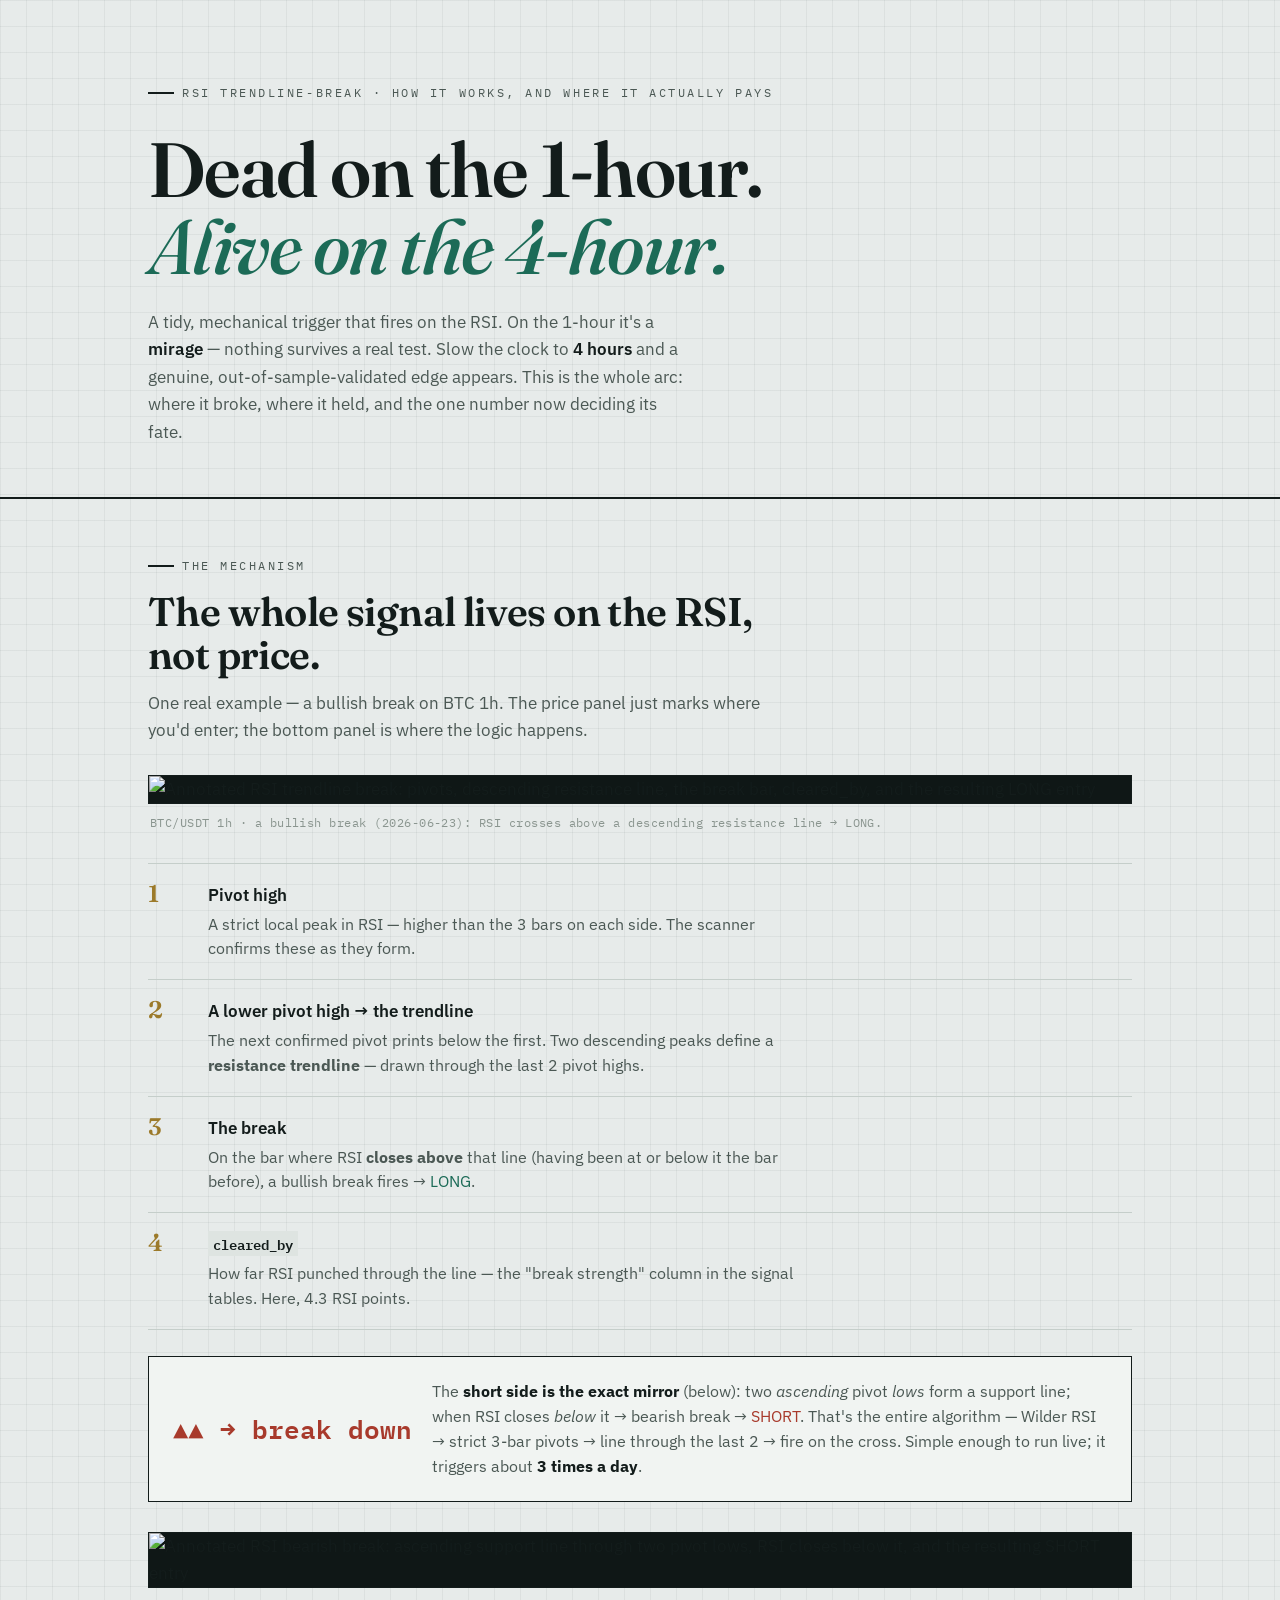
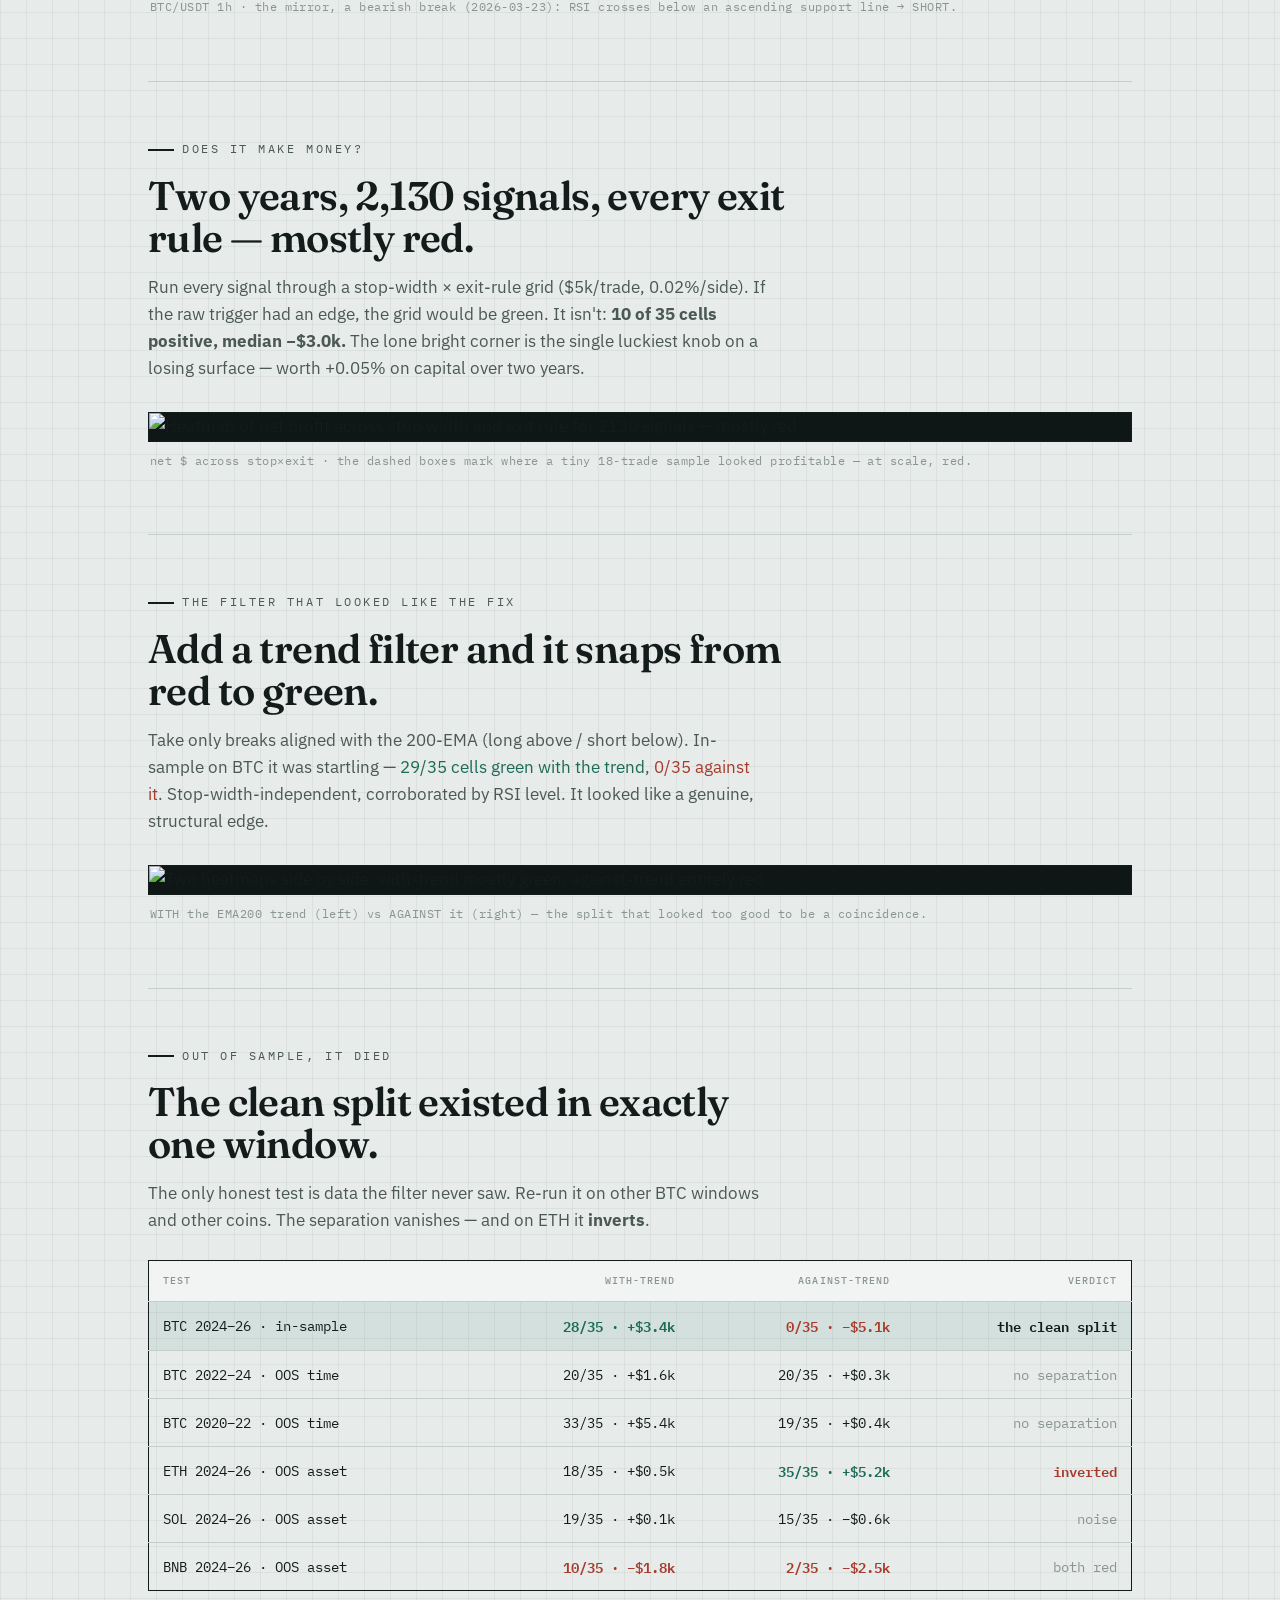
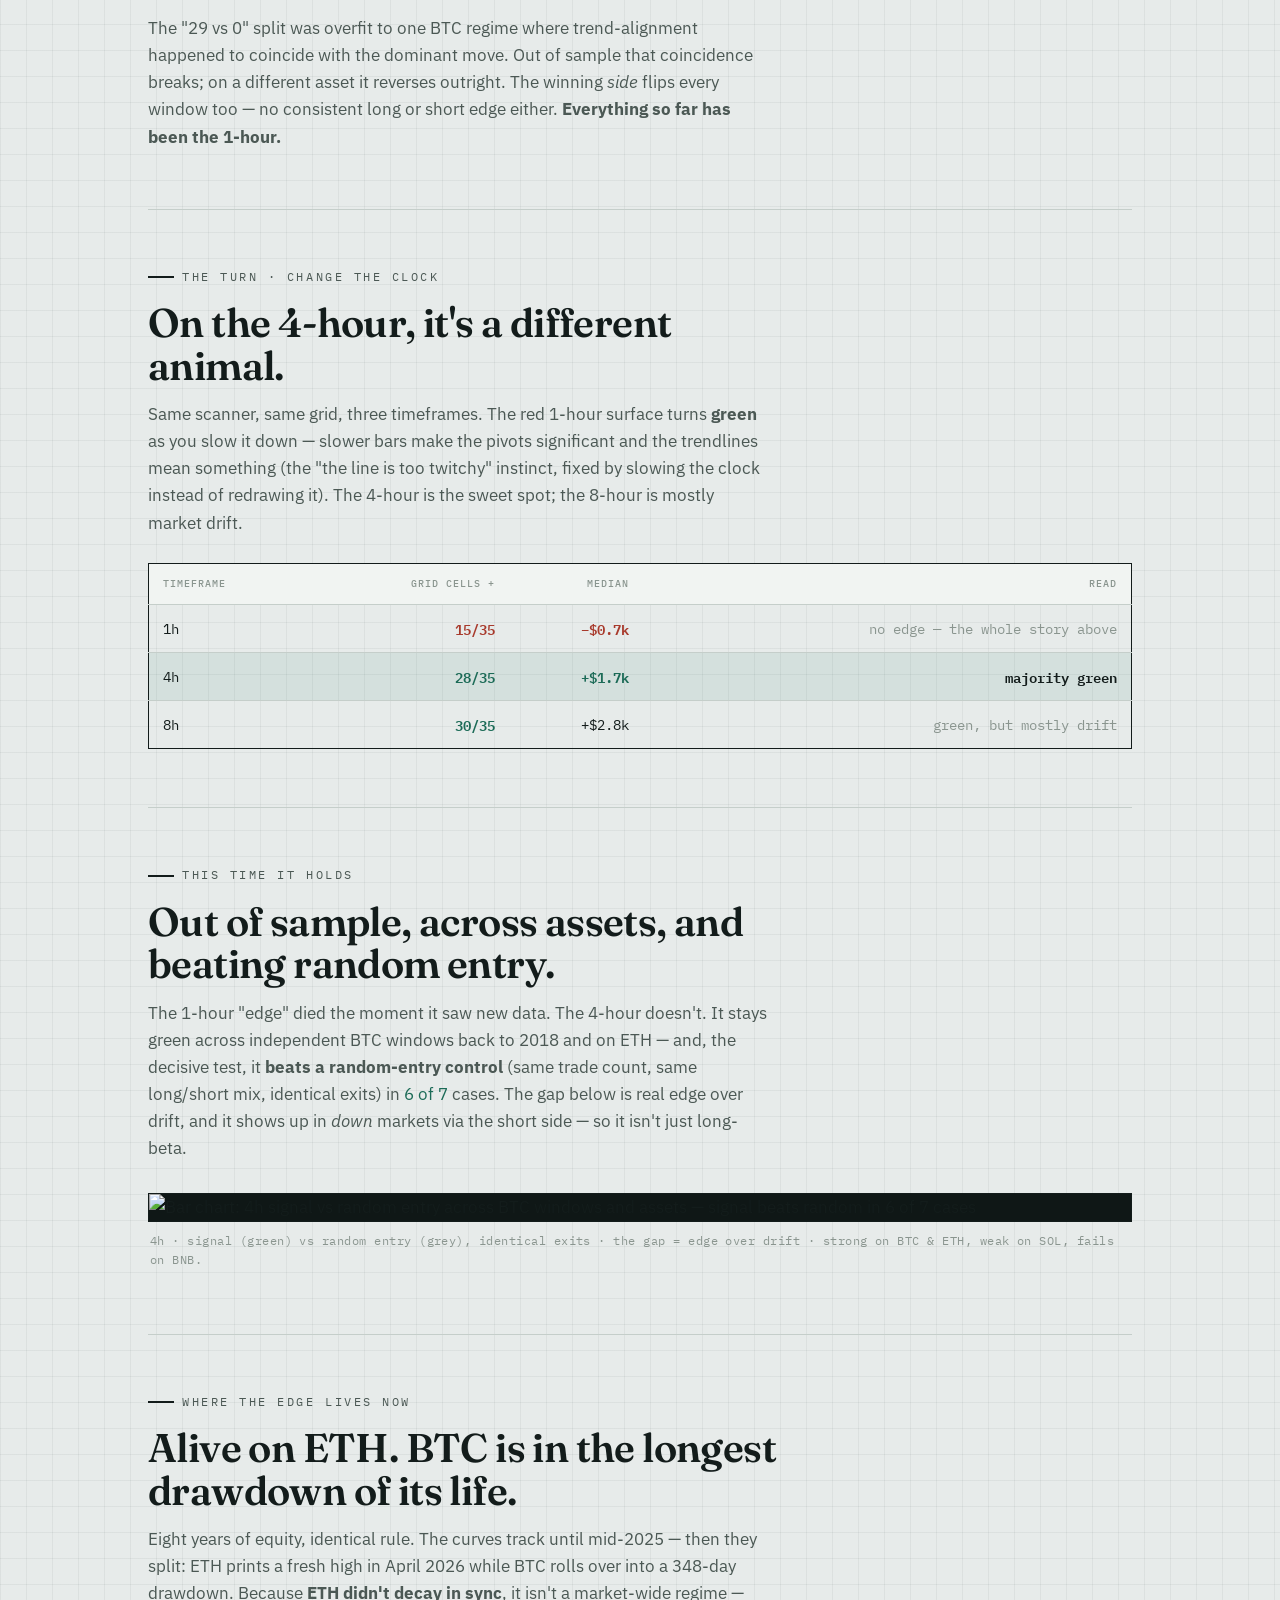
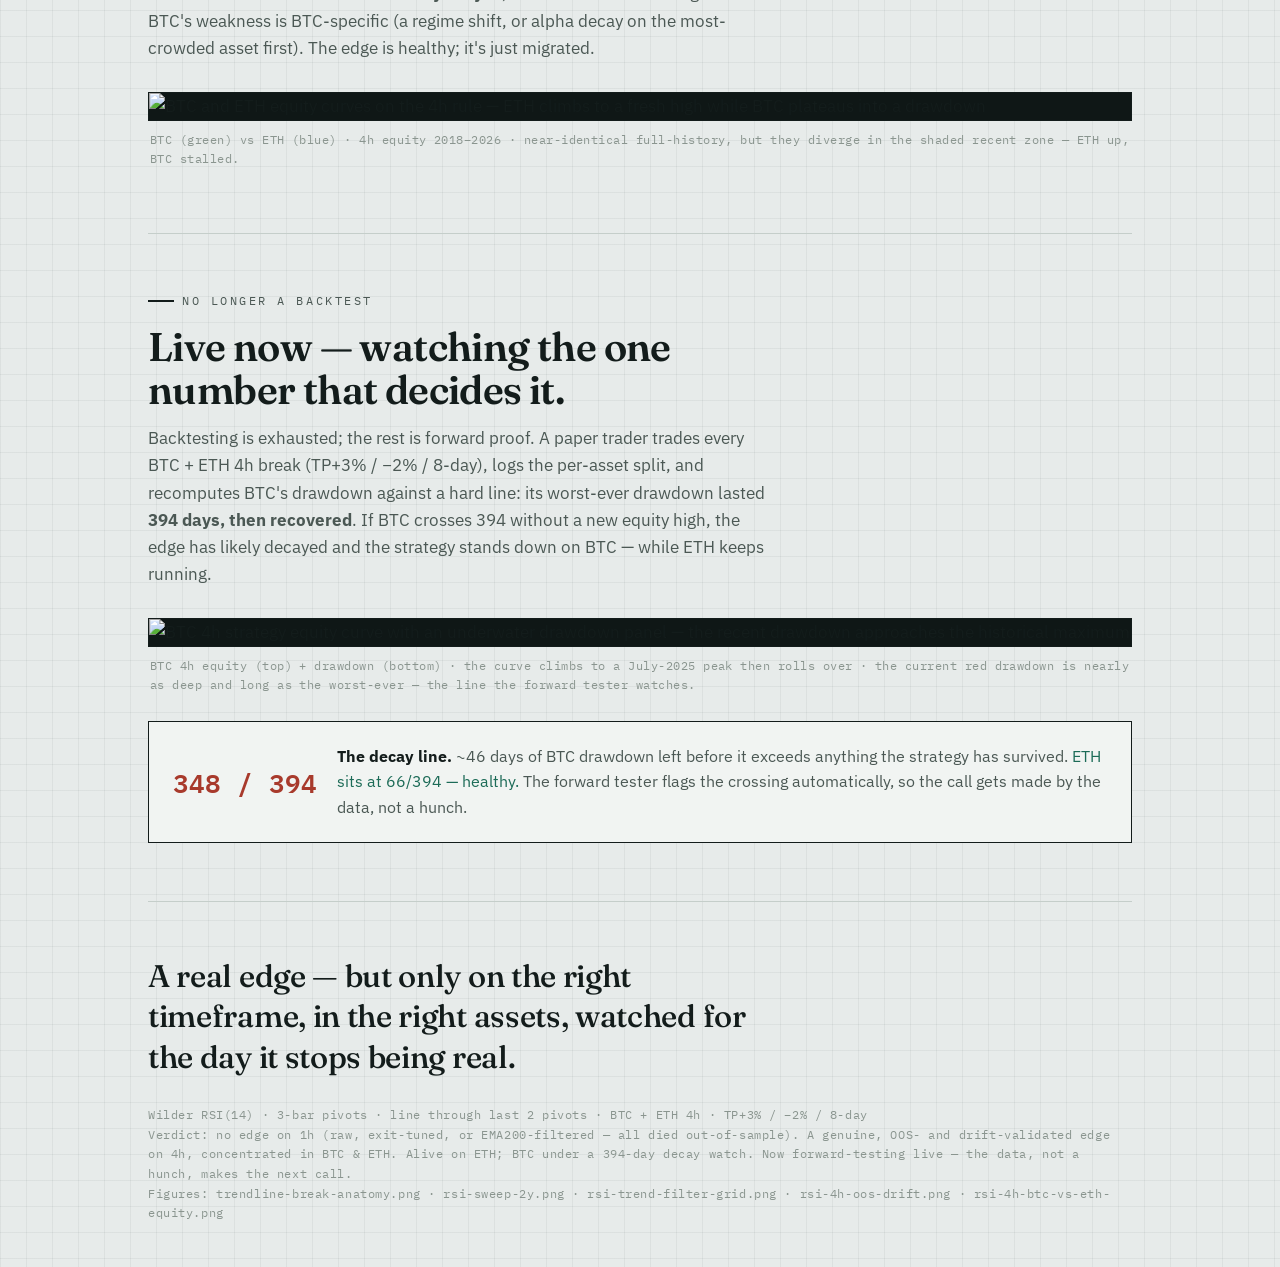
==== docs/trendline-break-explainer.html @ 97fcbdbf "docs(rsi): update trendline-break explainer with the 4h verdict Rewrites the conclusion from "no edg" ====
<!DOCTYPE html>
<html lang="en">
<head>
<meta charset="UTF-8">
<meta name="viewport" content="width=device-width, initial-scale=1.0">
<title>The RSI trendline-break, explained — and why it doesn't pay</title>
<link rel="preconnect" href="https://fonts.googleapis.com">
<link rel="preconnect" href="https://fonts.gstatic.com" crossorigin>
<link href="https://fonts.googleapis.com/css2?family=Fraunces:ital,opsz,wght@0,9..144,500;0,9..144,600;0,9..144,700;1,9..144,500;1,9..144,600&family=IBM+Plex+Mono:wght@400;500;600&family=IBM+Plex+Sans:wght@400;500;600&display=swap" rel="stylesheet">
<style>
:root{
  --paper:#E7EBEA; --paper-2:#DEE4E1; --panel:#F1F4F2;
  --ink:#131C1B; --ink-soft:#4B5854; --ink-faint:#8A958F;
  --edge:#1C6B57; --edge-soft:#3E8A74;
  --fee:#A83A2C; --fee-soft:#C56152;
  --brass:#9C7A2A; --line:#C5CECA; --grid:rgba(19,28,27,.05);
  --term:#0F1716; --term-glow:#4FB79A;
  --mono:'IBM Plex Mono',ui-monospace,monospace;
  --sans:'IBM Plex Sans',system-ui,sans-serif;
  --disp:'Fraunces',Georgia,serif;
}
*{box-sizing:border-box;margin:0;padding:0}
html{scroll-behavior:smooth}
body{
  background-color:var(--paper);
  background-image:linear-gradient(var(--grid) 1px,transparent 1px),linear-gradient(90deg,var(--grid) 1px,transparent 1px);
  background-size:26px 26px;
  color:var(--ink); font-family:var(--sans); font-size:17px; line-height:1.6;
  -webkit-font-smoothing:antialiased; overflow-x:hidden;
}
.wrap{max-width:1040px;margin:0 auto;padding:0 28px}
.eyebrow{font-family:var(--mono);font-size:.72rem;letter-spacing:.22em;text-transform:uppercase;color:var(--ink-soft);display:flex;align-items:center;gap:.7em}
.eyebrow::before{content:"";width:26px;height:2px;background:var(--ink);display:inline-block}
.pos{color:var(--edge)} .neg{color:var(--fee)} .brass{color:var(--brass)} .ink-faint{color:var(--ink-faint)}
.num{font-family:var(--mono);font-variant-numeric:tabular-nums}

/* hero */
.hero{padding:84px 0 52px;border-bottom:2px solid var(--ink)}
.hero .eyebrow{margin-bottom:30px}
h1{font-family:var(--disp);font-weight:600;font-size:clamp(2.5rem,6.6vw,4.8rem);line-height:1.0;letter-spacing:-.02em}
h1 .l2{display:block;color:var(--fee);font-style:italic;font-weight:500}
.dek{margin-top:22px;max-width:54ch;color:var(--ink-soft);font-size:1.07rem}
.dek b{color:var(--ink);font-weight:600}

/* sections */
section{padding:58px 0;border-bottom:1px solid var(--line)}
.sec-head{margin-bottom:26px}
.sec-head .eyebrow{margin-bottom:16px}
h2{font-family:var(--disp);font-weight:600;font-size:clamp(1.7rem,3.6vw,2.5rem);letter-spacing:-.015em;line-height:1.06;max-width:24ch}
.lead{margin-top:14px;color:var(--ink-soft);max-width:62ch}

/* figure */
figure{margin:30px 0 6px}
figure img{width:100%;display:block;border:1.5px solid var(--ink);background:var(--term)}
figcaption{font-family:var(--mono);font-size:.74rem;letter-spacing:.04em;color:var(--ink-faint);margin-top:10px;padding-left:2px}

/* numbered steps ledger */
.steps{margin-top:30px;border-top:1px solid var(--line)}
.step{display:grid;grid-template-columns:42px 1fr;gap:18px;padding:18px 0;border-bottom:1px solid var(--line);align-items:start}
.step .n{font-family:var(--disp);font-size:1.5rem;font-weight:600;color:var(--brass);line-height:1}
.step h4{font-family:var(--sans);font-weight:600;font-size:1.05rem;margin-bottom:3px}
.step p{color:var(--ink-soft);font-size:.97rem;max-width:60ch}
.step code{font-family:var(--mono);font-size:.84em;background:var(--paper-2);padding:1px 5px;color:var(--ink)}

/* mirror callout */
.callout{background:var(--panel);border:1.5px solid var(--ink);padding:22px 24px;margin-top:26px;display:grid;grid-template-columns:auto 1fr;gap:20px;align-items:center}
.callout .glyph{font-family:var(--mono);font-size:1.6rem;font-weight:600;color:var(--fee);white-space:nowrap}
.callout p{font-size:.98rem;color:var(--ink-soft)} .callout b{color:var(--ink)}

/* verdict table */
.vt{width:100%;border-collapse:collapse;font-family:var(--mono);border:1.5px solid var(--ink);margin-top:24px;font-size:.9rem}
.vt th,.vt td{padding:12px 14px;text-align:right;border-bottom:1px solid var(--line)}
.vt th{font-size:.64rem;letter-spacing:.1em;text-transform:uppercase;color:var(--ink-faint);font-weight:500;background:var(--panel)}
.vt td:first-child,.vt th:first-child{text-align:left}
.vt tr:last-child td{border-bottom:0}
.vt .insample td{background:rgba(28,107,87,.09)}
.vt .win{color:var(--edge);font-weight:600} .vt .lose{color:var(--fee);font-weight:600}
.vt .vc{font-weight:600}

/* coda */
.coda{padding:54px 0 44px;border-bottom:0}
.coda p{font-family:var(--disp);font-size:clamp(1.3rem,3vw,1.95rem);font-weight:500;line-height:1.3;max-width:30ch;letter-spacing:-.01em}
.coda .fine{font-family:var(--mono);font-size:.72rem;color:var(--ink-faint);letter-spacing:.05em;margin-top:28px;line-height:1.7}
.coda .fine a{color:var(--ink-soft)}

.reveal{opacity:0;transform:translateY(16px);transition:opacity .6s ease,transform .6s ease}
.reveal.in{opacity:1;transform:none}

@media (max-width:720px){
  body{font-size:16px}
  .callout{grid-template-columns:1fr;gap:10px}
  .vt{font-size:.78rem}.vt th,.vt td{padding:9px 8px}
}
@media (prefers-reduced-motion:reduce){*{animation:none!important;transition:none!important}.reveal{opacity:1;transform:none}}
</style>
</head>
<body>

<header class="hero">
  <div class="wrap">
    <div class="eyebrow">RSI trendline-break · how it works, and where it actually pays</div>
    <h1>Dead on the 1-hour.<span class="l2" style="color:var(--edge)">Alive on the 4-hour.</span></h1>
    <p class="dek">A tidy, mechanical trigger that fires on the RSI. On the 1-hour it's a <b>mirage</b> — nothing survives a real test. Slow the clock to <b>4 hours</b> and a genuine, out-of-sample-validated edge appears. This is the whole arc: where it broke, where it held, and the one number now deciding its fate.</p>
  </div>
</header>

<main class="wrap">

  <section class="reveal">
    <div class="sec-head">
      <div class="eyebrow">The mechanism</div>
      <h2>The whole signal lives on the RSI, not price.</h2>
      <p class="lead">One real example — a bullish break on BTC 1h. The price panel just marks where you'd enter; the bottom panel is where the logic happens.</p>
    </div>
    <figure>
      <img src="trendline-break-anatomy.png" alt="Annotated RSI trendline break: pivots, descending resistance line, the break bar, cleared_by, and the resulting LONG entry">
      <figcaption>BTC/USDT 1h · a bullish break (2026-06-23): RSI crosses above a descending resistance line → LONG.</figcaption>
    </figure>
    <div class="steps">
      <div class="step"><div class="n">1</div><div><h4>Pivot high</h4><p>A strict local peak in RSI — higher than the 3 bars on each side. The scanner confirms these as they form.</p></div></div>
      <div class="step"><div class="n">2</div><div><h4>A lower pivot high → the trendline</h4><p>The next confirmed pivot prints below the first. Two descending peaks define a <b>resistance trendline</b> — drawn through the last 2 pivot highs.</p></div></div>
      <div class="step"><div class="n">3</div><div><h4>The break</h4><p>On the bar where RSI <b>closes above</b> that line (having been at or below it the bar before), a bullish break fires → <span class="pos">LONG</span>.</p></div></div>
      <div class="step"><div class="n">4</div><div><h4><code>cleared_by</code></h4><p>How far RSI punched through the line — the "break strength" column in the signal tables. Here, 4.3 RSI points.</p></div></div>
    </div>
    <div class="callout">
      <div class="glyph">▲▲ → break&nbsp;down</div>
      <p>The <b>short side is the exact mirror</b> (below): two <em>ascending</em> pivot <em>lows</em> form a support line; when RSI closes <em>below</em> it → bearish break → <span class="neg">SHORT</span>. That's the entire algorithm — Wilder RSI → strict 3-bar pivots → line through the last 2 → fire on the cross. Simple enough to run live; it triggers about <b>3 times a day</b>.</p>
    </div>
    <figure>
      <img src="trendline-break-anatomy-short.png" alt="Annotated RSI bearish break: ascending support line through two pivot lows, RSI closes below it, and the resulting SHORT entry">
      <figcaption>BTC/USDT 1h · the mirror, a bearish break (2026-03-23): RSI crosses below an ascending support line → SHORT.</figcaption>
    </figure>
  </section>

  <section class="reveal">
    <div class="sec-head">
      <div class="eyebrow">Does it make money?</div>
      <h2>Two years, 2,130 signals, every exit rule — mostly red.</h2>
      <p class="lead">Run every signal through a stop-width × exit-rule grid ($5k/trade, 0.02%/side). If the raw trigger had an edge, the grid would be green. It isn't: <b>10 of 35 cells positive, median −$3.0k.</b> The lone bright corner is the single luckiest knob on a losing surface — worth +0.05% on capital over two years.</p>
    </div>
    <figure>
      <img src="rsi-sweep-2y.png" alt="Heatmap of net profit across stop width and exit rule for 2130 signals — mostly red">
      <figcaption>net $ across stop×exit · the dashed boxes mark where a tiny 18-trade sample looked profitable — at scale, red.</figcaption>
    </figure>
  </section>

  <section class="reveal">
    <div class="sec-head">
      <div class="eyebrow">The filter that looked like the fix</div>
      <h2>Add a trend filter and it snaps from red to green.</h2>
      <p class="lead">Take only breaks aligned with the 200-EMA (long above / short below). In-sample on BTC it was startling — <span class="pos">29/35 cells green with the trend</span>, <span class="neg">0/35 against it</span>. Stop-width-independent, corroborated by RSI level. It looked like a genuine, structural edge.</p>
    </div>
    <figure>
      <img src="rsi-trend-filter-grid.png" alt="Two heatmaps side by side: with-trend mostly green, against-trend entirely red">
      <figcaption>WITH the EMA200 trend (left) vs AGAINST it (right) — the split that looked too good to be a coincidence.</figcaption>
    </figure>
  </section>

  <section class="reveal">
    <div class="sec-head">
      <div class="eyebrow">Out of sample, it died</div>
      <h2>The clean split existed in exactly one window.</h2>
      <p class="lead">The only honest test is data the filter never saw. Re-run it on other BTC windows and other coins. The separation vanishes — and on ETH it <b>inverts</b>.</p>
    </div>
    <table class="vt">
      <thead><tr><th>test</th><th>with-trend</th><th>against-trend</th><th>verdict</th></tr></thead>
      <tbody>
        <tr class="insample"><td>BTC 2024–26 · in-sample</td><td class="win">28/35 · +$3.4k</td><td class="lose">0/35 · −$5.1k</td><td class="vc">the clean split</td></tr>
        <tr><td>BTC 2022–24 · OOS time</td><td>20/35 · +$1.6k</td><td>20/35 · +$0.3k</td><td class="ink-faint">no separation</td></tr>
        <tr><td>BTC 2020–22 · OOS time</td><td>33/35 · +$5.4k</td><td>19/35 · +$0.4k</td><td class="ink-faint">no separation</td></tr>
        <tr><td>ETH 2024–26 · OOS asset</td><td>18/35 · +$0.5k</td><td class="win">35/35 · +$5.2k</td><td class="neg vc">inverted</td></tr>
        <tr><td>SOL 2024–26 · OOS asset</td><td>19/35 · +$0.1k</td><td>15/35 · −$0.6k</td><td class="ink-faint">noise</td></tr>
        <tr><td>BNB 2024–26 · OOS asset</td><td class="lose">10/35 · −$1.8k</td><td class="lose">2/35 · −$2.5k</td><td class="ink-faint">both red</td></tr>
      </tbody>
    </table>
    <p class="lead" style="margin-top:24px">The "29 vs 0" split was overfit to one BTC regime where trend-alignment happened to coincide with the dominant move. Out of sample that coincidence breaks; on a different asset it reverses outright. The winning <em>side</em> flips every window too — no consistent long or short edge either. <b>Everything so far has been the 1-hour.</b></p>
  </section>

  <section class="reveal">
    <div class="sec-head">
      <div class="eyebrow">The turn · change the clock</div>
      <h2>On the 4-hour, it's a different animal.</h2>
      <p class="lead">Same scanner, same grid, three timeframes. The red 1-hour surface turns <b>green</b> as you slow it down — slower bars make the pivots significant and the trendlines mean something (the "the line is too twitchy" instinct, fixed by slowing the clock instead of redrawing it). The 4-hour is the sweet spot; the 8-hour is mostly market drift.</p>
    </div>
    <table class="vt">
      <thead><tr><th>timeframe</th><th>grid cells +</th><th>median</th><th>read</th></tr></thead>
      <tbody>
        <tr><td>1h</td><td class="lose">15/35</td><td class="lose">−$0.7k</td><td class="ink-faint">no edge — the whole story above</td></tr>
        <tr class="insample"><td>4h</td><td class="win">28/35</td><td class="win">+$1.7k</td><td class="vc">majority green</td></tr>
        <tr><td>8h</td><td class="win">30/35</td><td>+$2.8k</td><td class="ink-faint">green, but mostly drift</td></tr>
      </tbody>
    </table>
  </section>

  <section class="reveal">
    <div class="sec-head">
      <div class="eyebrow">This time it holds</div>
      <h2>Out of sample, across assets, and beating random entry.</h2>
      <p class="lead">The 1-hour "edge" died the moment it saw new data. The 4-hour doesn't. It stays green across independent BTC windows back to 2018 and on ETH — and, the decisive test, it <b>beats a random-entry control</b> (same trade count, same long/short mix, identical exits) in <span class="pos">6 of 7</span> cases. The gap below is real edge over drift, and it shows up in <em>down</em> markets via the short side — so it isn't just long-beta.</p>
    </div>
    <figure>
      <img src="rsi-4h-oos-drift.png" alt="Bar chart: 4h signal vs random entry across BTC windows and assets — signal beats random in 6 of 7 cases">
      <figcaption>4h · signal (green) vs random entry (grey), identical exits · the gap = edge over drift · strong on BTC &amp; ETH, weak on SOL, fails on BNB.</figcaption>
    </figure>
  </section>

  <section class="reveal">
    <div class="sec-head">
      <div class="eyebrow">Where the edge lives now</div>
      <h2>Alive on ETH. BTC is in the longest drawdown of its life.</h2>
      <p class="lead">Eight years of equity, identical rule. The curves track until mid-2025 — then they split: ETH prints a fresh high in April 2026 while BTC rolls over into a 348-day drawdown. Because <b>ETH didn't decay in sync</b>, it isn't a market-wide regime — BTC's weakness is BTC-specific (a regime shift, or alpha decay on the most-crowded asset first). The edge is healthy; it's just migrated.</p>
    </div>
    <figure>
      <img src="rsi-4h-btc-vs-eth-equity.png" alt="BTC and ETH equity curves on the 4h rule — ETH climbs to a fresh high while BTC plateaus into a drawdown">
      <figcaption>BTC (green) vs ETH (blue) · 4h equity 2018–2026 · near-identical full-history, but they diverge in the shaded recent zone — ETH up, BTC stalled.</figcaption>
    </figure>
  </section>

  <section class="reveal">
    <div class="sec-head">
      <div class="eyebrow">No longer a backtest</div>
      <h2>Live now — watching the one number that decides it.</h2>
      <p class="lead">Backtesting is exhausted; the rest is forward proof. A paper trader trades every BTC + ETH 4h break (TP+3% / −2% / 8-day), logs the per-asset split, and recomputes BTC's drawdown against a hard line: its worst-ever drawdown lasted <b>394 days, then recovered</b>. If BTC crosses 394 without a new equity high, the edge has likely decayed and the strategy stands down on BTC — while ETH keeps running.</p>
    </div>
    <figure>
      <img src="rsi-4h-btc-equity.png" alt="BTC 4h strategy equity curve with an underwater drawdown panel — the recent drawdown approaches the historical maximum">
      <figcaption>BTC 4h equity (top) + drawdown (bottom) · the curve climbs to a July-2025 peak then rolls over · the current red drawdown is nearly as deep and long as the worst-ever — the line the forward tester watches.</figcaption>
    </figure>
    <div class="callout">
      <div class="glyph brass" style="font-family:var(--mono)">348 / 394</div>
      <p><b>The decay line.</b> ~46 days of BTC drawdown left before it exceeds anything the strategy has survived. <span class="pos">ETH sits at 66/394 — healthy.</span> The forward tester flags the crossing automatically, so the call gets made by the data, not a hunch.</p>
    </div>
  </section>

  <section class="coda">
    <p>A real edge — but only on the right timeframe, in the right assets, watched for the day it stops being real.</p>
    <div class="fine">
      Wilder RSI(14) · 3-bar pivots · line through last 2 pivots · BTC + ETH 4h · TP+3% / −2% / 8-day<br>
      Verdict: no edge on 1h (raw, exit-tuned, or EMA200-filtered — all died out-of-sample). A genuine, OOS- and drift-validated edge on 4h, concentrated in BTC &amp; ETH. Alive on ETH; BTC under a 394-day decay watch. Now forward-testing live — the data, not a hunch, makes the next call.<br>
      Figures: trendline-break-anatomy.png · rsi-sweep-2y.png · rsi-trend-filter-grid.png · rsi-4h-oos-drift.png · rsi-4h-btc-vs-eth-equity.png
    </div>
  </section>

</main>

<script>
(function(){
  if(window.matchMedia('(prefers-reduced-motion: reduce)').matches){
    document.querySelectorAll('.reveal').forEach(function(r){r.classList.add('in')});return;
  }
  var io=new IntersectionObserver(function(es){
    es.forEach(function(e){if(e.isIntersecting){e.target.classList.add('in');io.unobserve(e.target);}});
  },{threshold:.12,rootMargin:'0px 0px -6% 0px'});
  document.querySelectorAll('.reveal').forEach(function(r){io.observe(r)});
})();
</script>
</body>
</html>
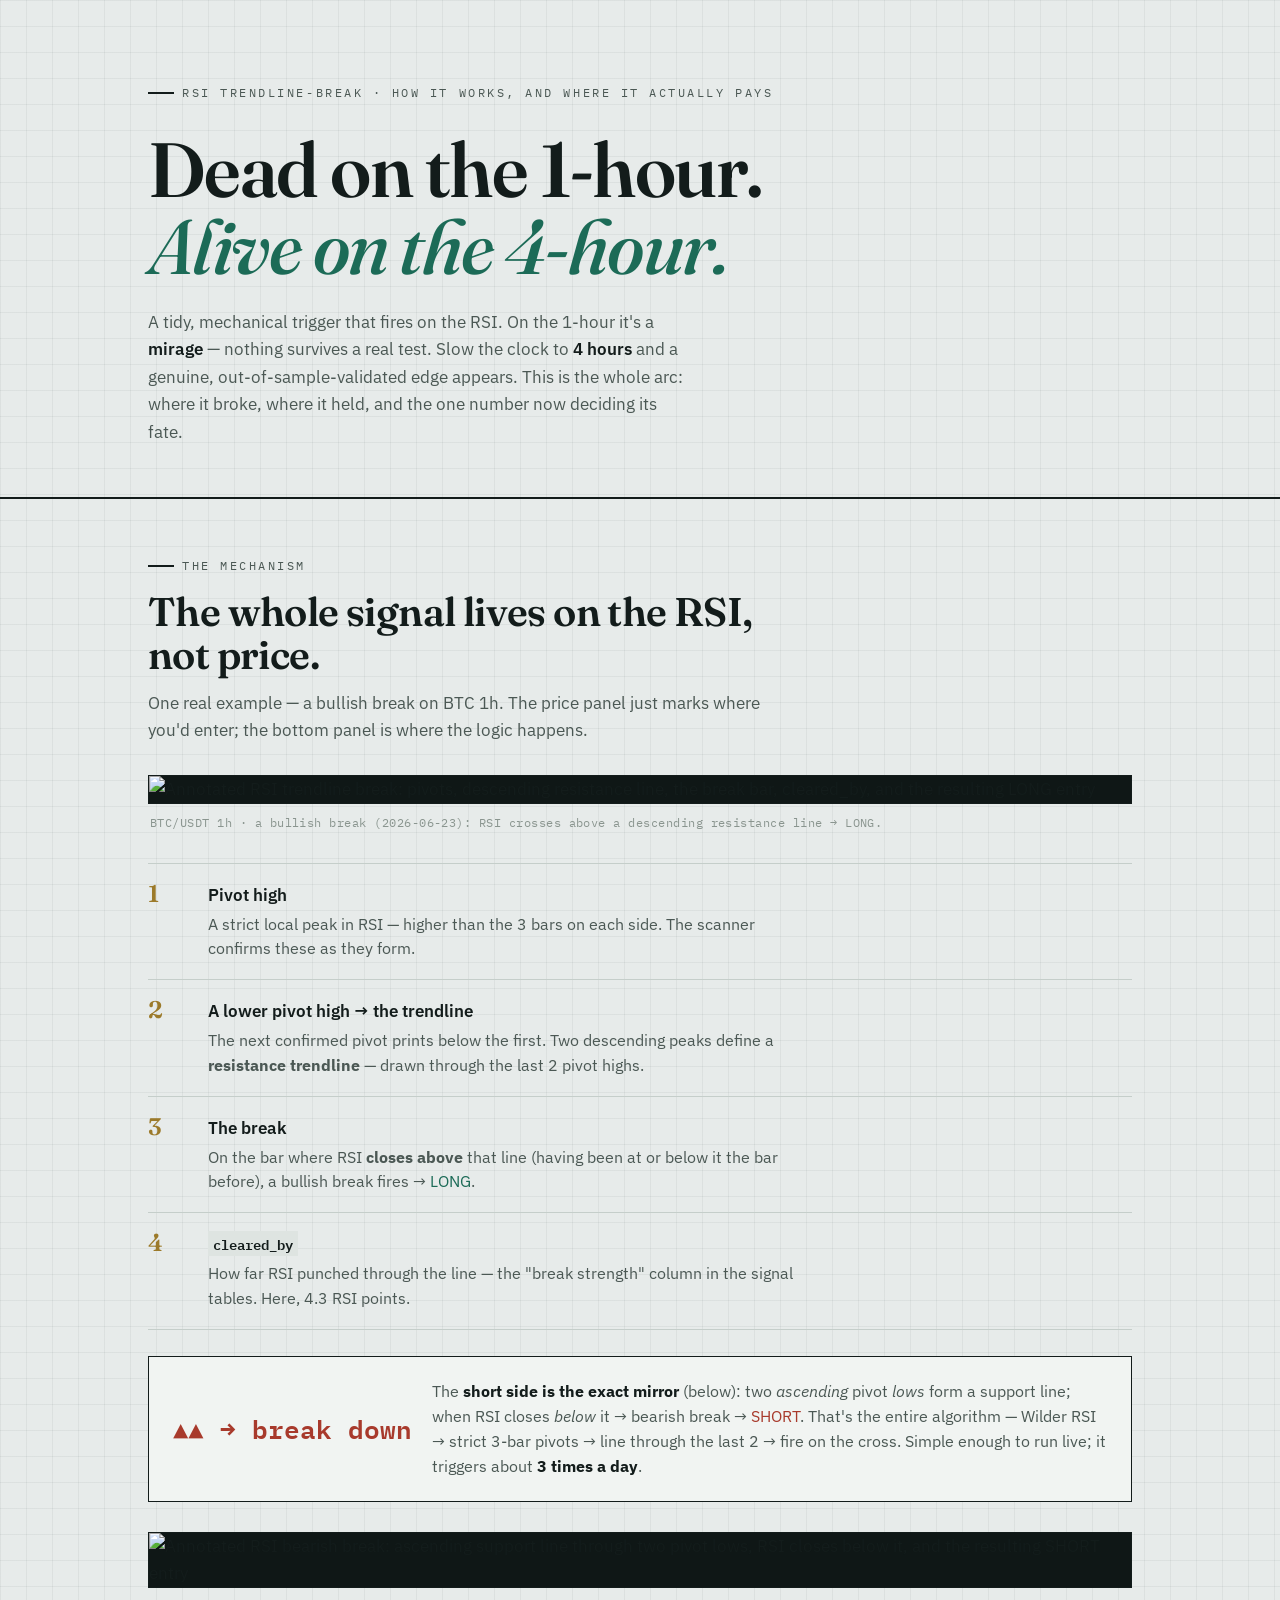
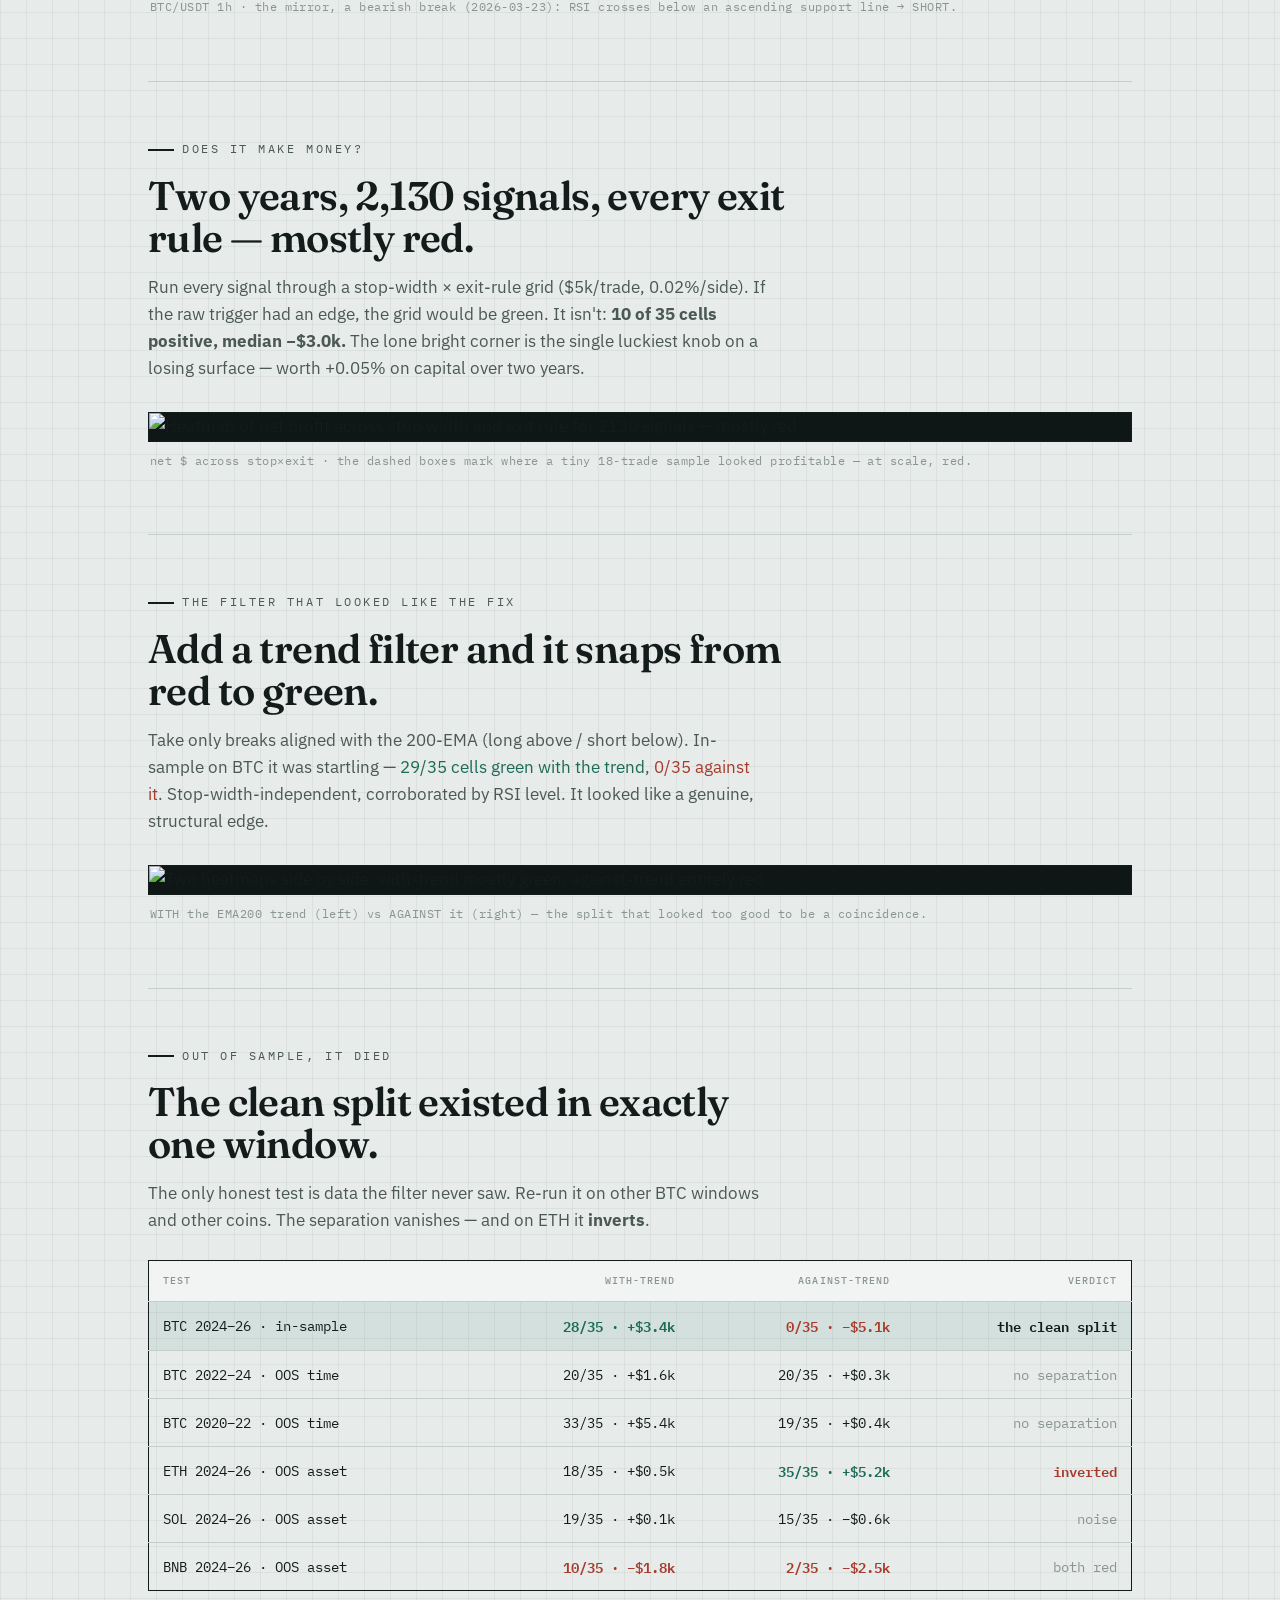
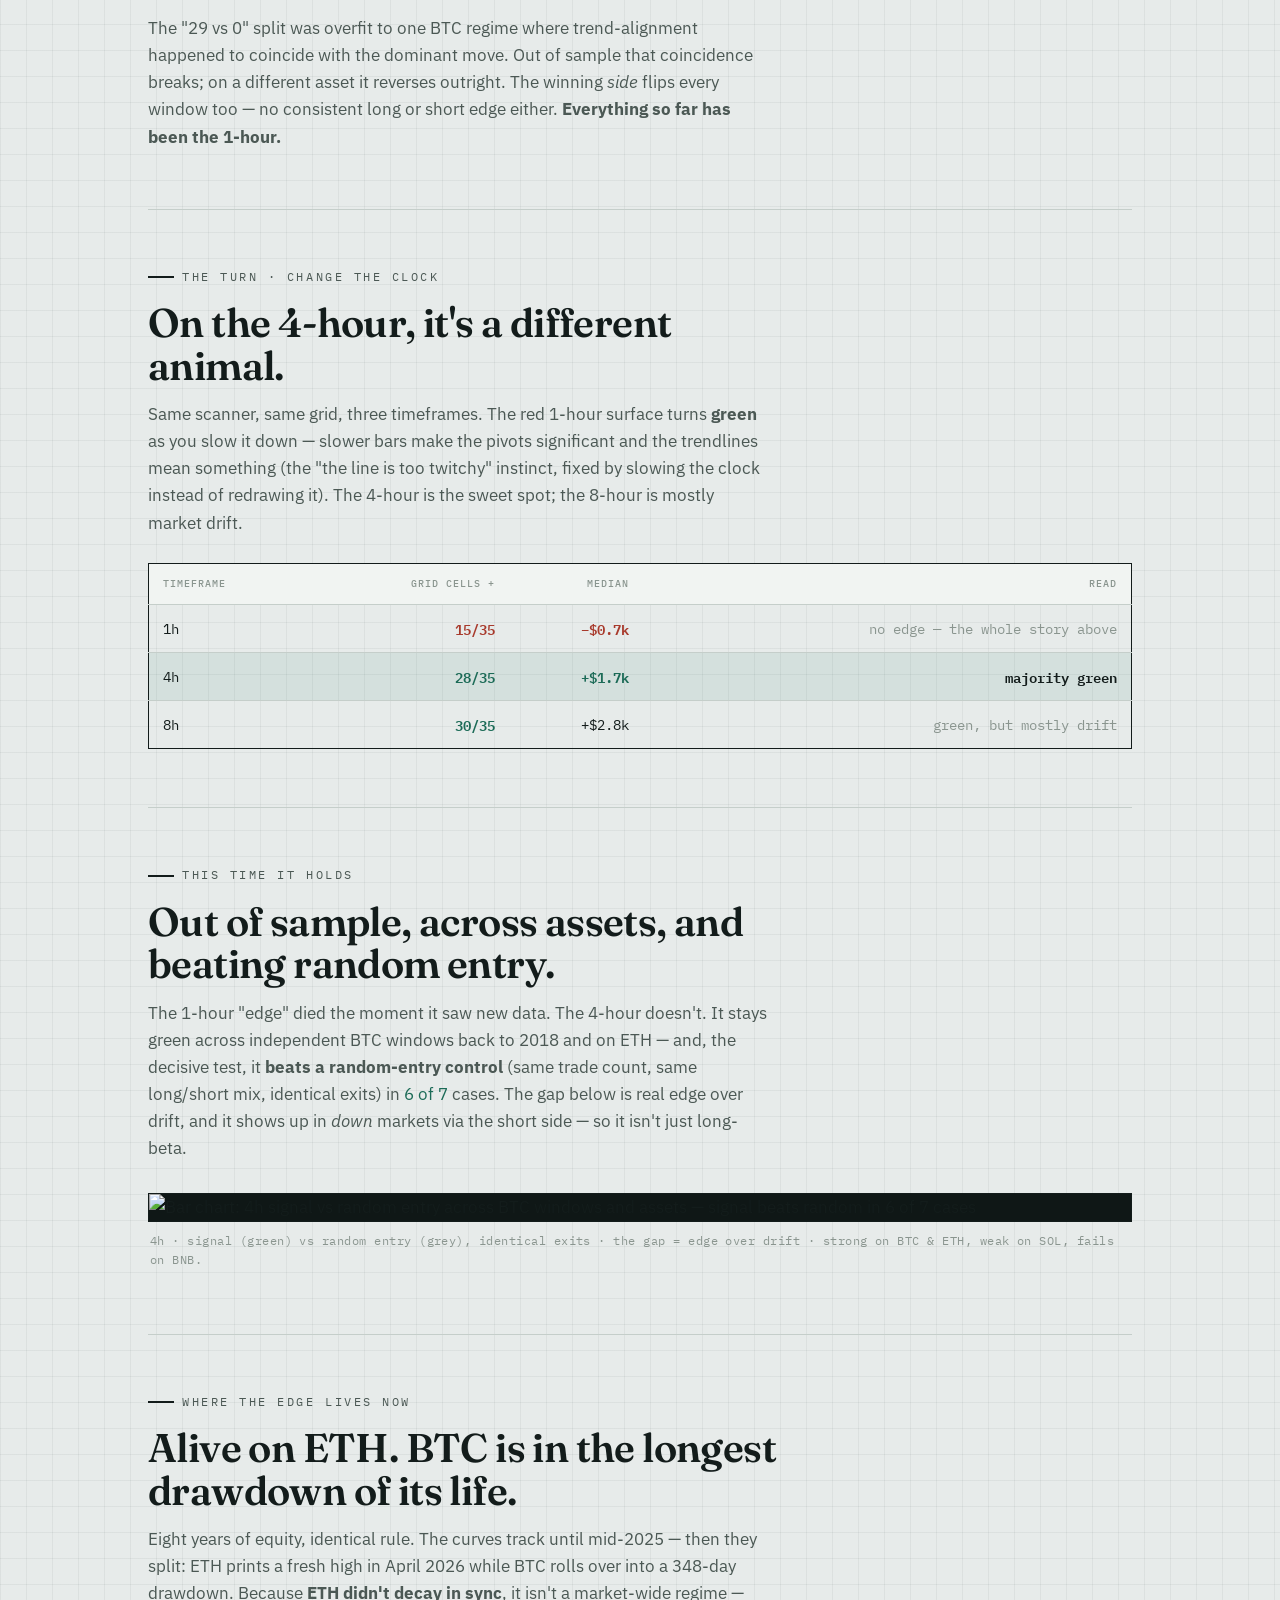
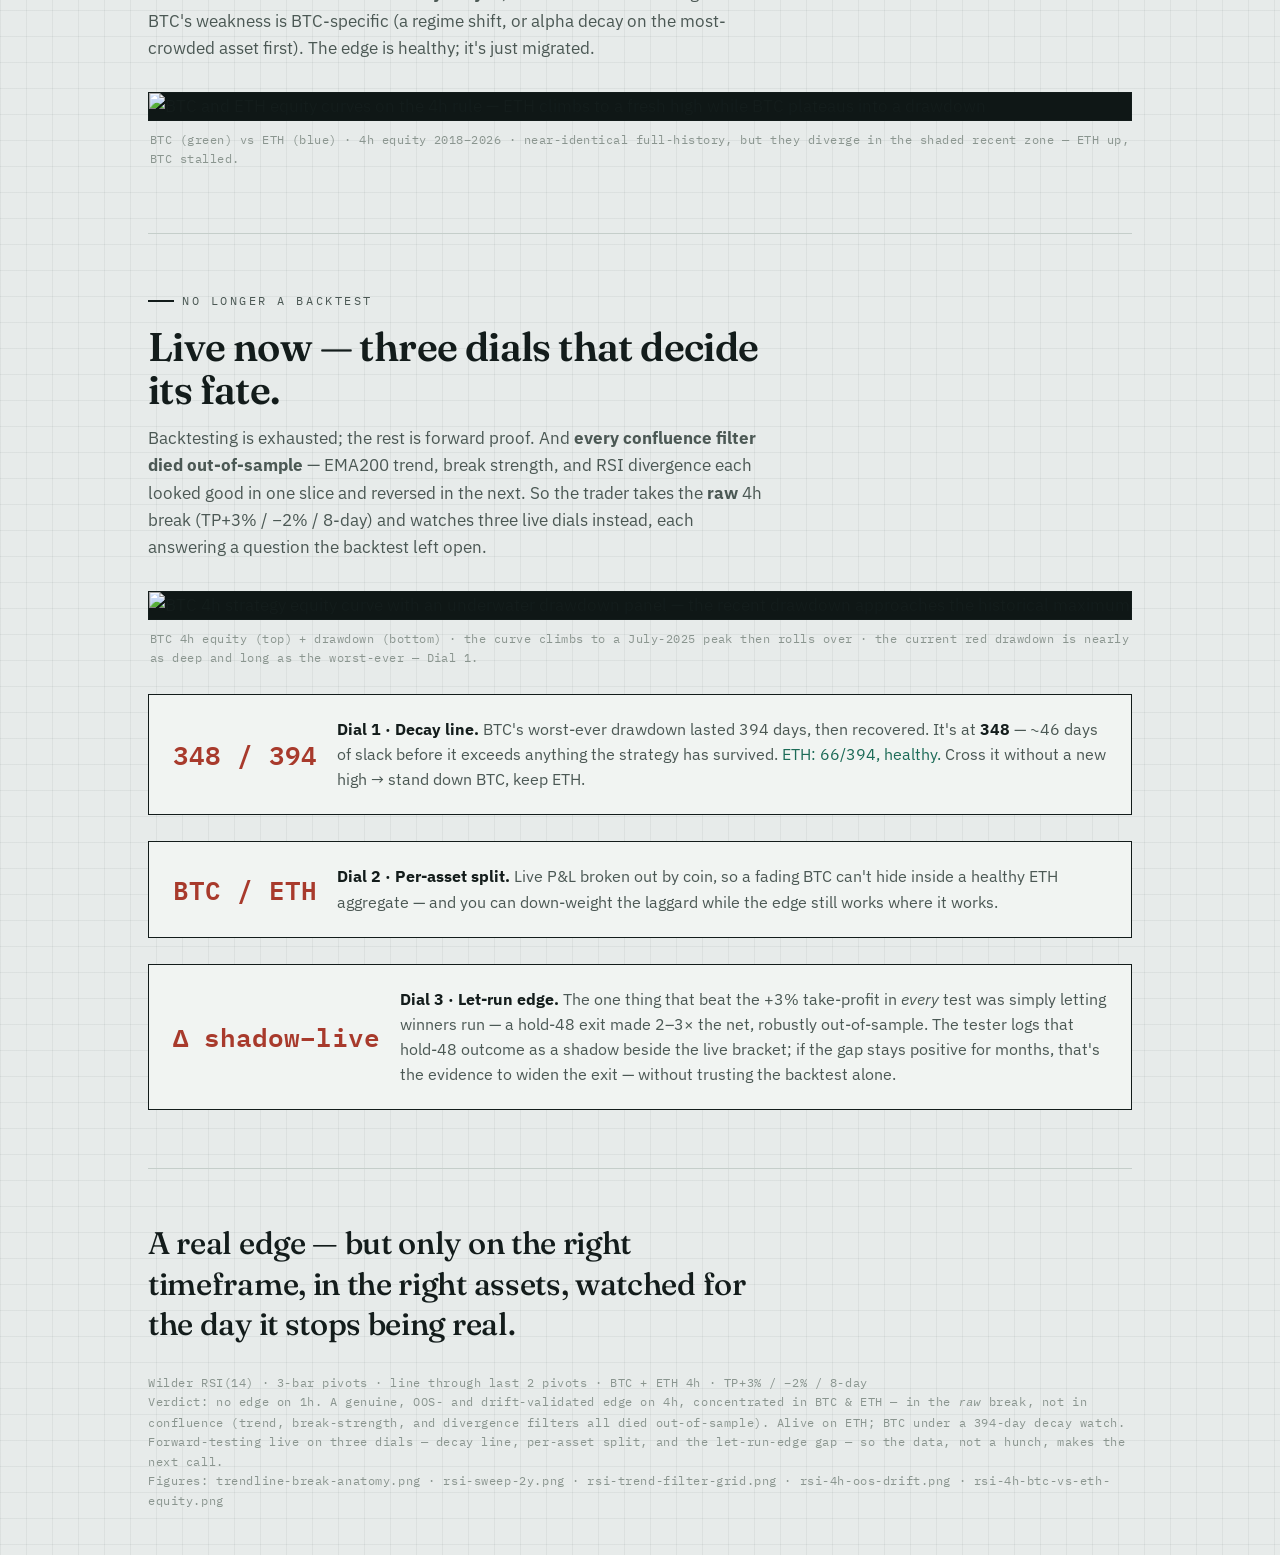
==== commit 658922db: "docs(rsi): update explainer — divergence dead-end + three live dials Live section reframed around th" ====
--- a/docs/trendline-break-explainer.html
+++ b/docs/trendline-break-explainer.html
@@ -219,16 +219,24 @@
   <section class="reveal">
     <div class="sec-head">
       <div class="eyebrow">No longer a backtest</div>
-      <h2>Live now — watching the one number that decides it.</h2>
-      <p class="lead">Backtesting is exhausted; the rest is forward proof. A paper trader trades every BTC + ETH 4h break (TP+3% / −2% / 8-day), logs the per-asset split, and recomputes BTC's drawdown against a hard line: its worst-ever drawdown lasted <b>394 days, then recovered</b>. If BTC crosses 394 without a new equity high, the edge has likely decayed and the strategy stands down on BTC — while ETH keeps running.</p>
+      <h2>Live now — three dials that decide its fate.</h2>
+      <p class="lead">Backtesting is exhausted; the rest is forward proof. And <b>every confluence filter died out-of-sample</b> — EMA200 trend, break strength, and RSI divergence each looked good in one slice and reversed in the next. So the trader takes the <b>raw</b> 4h break (TP+3% / −2% / 8-day) and watches three live dials instead, each answering a question the backtest left open.</p>
     </div>
     <figure>
       <img src="rsi-4h-btc-equity.png" alt="BTC 4h strategy equity curve with an underwater drawdown panel — the recent drawdown approaches the historical maximum">
-      <figcaption>BTC 4h equity (top) + drawdown (bottom) · the curve climbs to a July-2025 peak then rolls over · the current red drawdown is nearly as deep and long as the worst-ever — the line the forward tester watches.</figcaption>
+      <figcaption>BTC 4h equity (top) + drawdown (bottom) · the curve climbs to a July-2025 peak then rolls over · the current red drawdown is nearly as deep and long as the worst-ever — Dial 1.</figcaption>
     </figure>
     <div class="callout">
       <div class="glyph brass" style="font-family:var(--mono)">348 / 394</div>
-      <p><b>The decay line.</b> ~46 days of BTC drawdown left before it exceeds anything the strategy has survived. <span class="pos">ETH sits at 66/394 — healthy.</span> The forward tester flags the crossing automatically, so the call gets made by the data, not a hunch.</p>
+      <p><b>Dial 1 · Decay line.</b> BTC's worst-ever drawdown lasted 394 days, then recovered. It's at <b>348</b> — ~46 days of slack before it exceeds anything the strategy has survived. <span class="pos">ETH: 66/394, healthy.</span> Cross it without a new high → stand down BTC, keep ETH.</p>
+    </div>
+    <div class="callout">
+      <div class="glyph brass" style="font-family:var(--mono)">BTC / ETH</div>
+      <p><b>Dial 2 · Per-asset split.</b> Live P&amp;L broken out by coin, so a fading BTC can't hide inside a healthy ETH aggregate — and you can down-weight the laggard while the edge still works where it works.</p>
+    </div>
+    <div class="callout">
+      <div class="glyph brass" style="font-family:var(--mono)">Δ&nbsp;shadow−live</div>
+      <p><b>Dial 3 · Let-run edge.</b> The one thing that beat the +3% take-profit in <em>every</em> test was simply letting winners run — a hold-48 exit made 2–3× the net, robustly out-of-sample. The tester logs that hold-48 outcome as a shadow beside the live bracket; if the gap stays positive for months, that's the evidence to widen the exit — without trusting the backtest alone.</p>
     </div>
   </section>
 
@@ -236,7 +244,7 @@
     <p>A real edge — but only on the right timeframe, in the right assets, watched for the day it stops being real.</p>
     <div class="fine">
       Wilder RSI(14) · 3-bar pivots · line through last 2 pivots · BTC + ETH 4h · TP+3% / −2% / 8-day<br>
-      Verdict: no edge on 1h (raw, exit-tuned, or EMA200-filtered — all died out-of-sample). A genuine, OOS- and drift-validated edge on 4h, concentrated in BTC &amp; ETH. Alive on ETH; BTC under a 394-day decay watch. Now forward-testing live — the data, not a hunch, makes the next call.<br>
+      Verdict: no edge on 1h. A genuine, OOS- and drift-validated edge on 4h, concentrated in BTC &amp; ETH — in the <em>raw</em> break, not in confluence (trend, break-strength, and divergence filters all died out-of-sample). Alive on ETH; BTC under a 394-day decay watch. Forward-testing live on three dials — decay line, per-asset split, and the let-run-edge gap — so the data, not a hunch, makes the next call.<br>
       Figures: trendline-break-anatomy.png · rsi-sweep-2y.png · rsi-trend-filter-grid.png · rsi-4h-oos-drift.png · rsi-4h-btc-vs-eth-equity.png
     </div>
   </section>
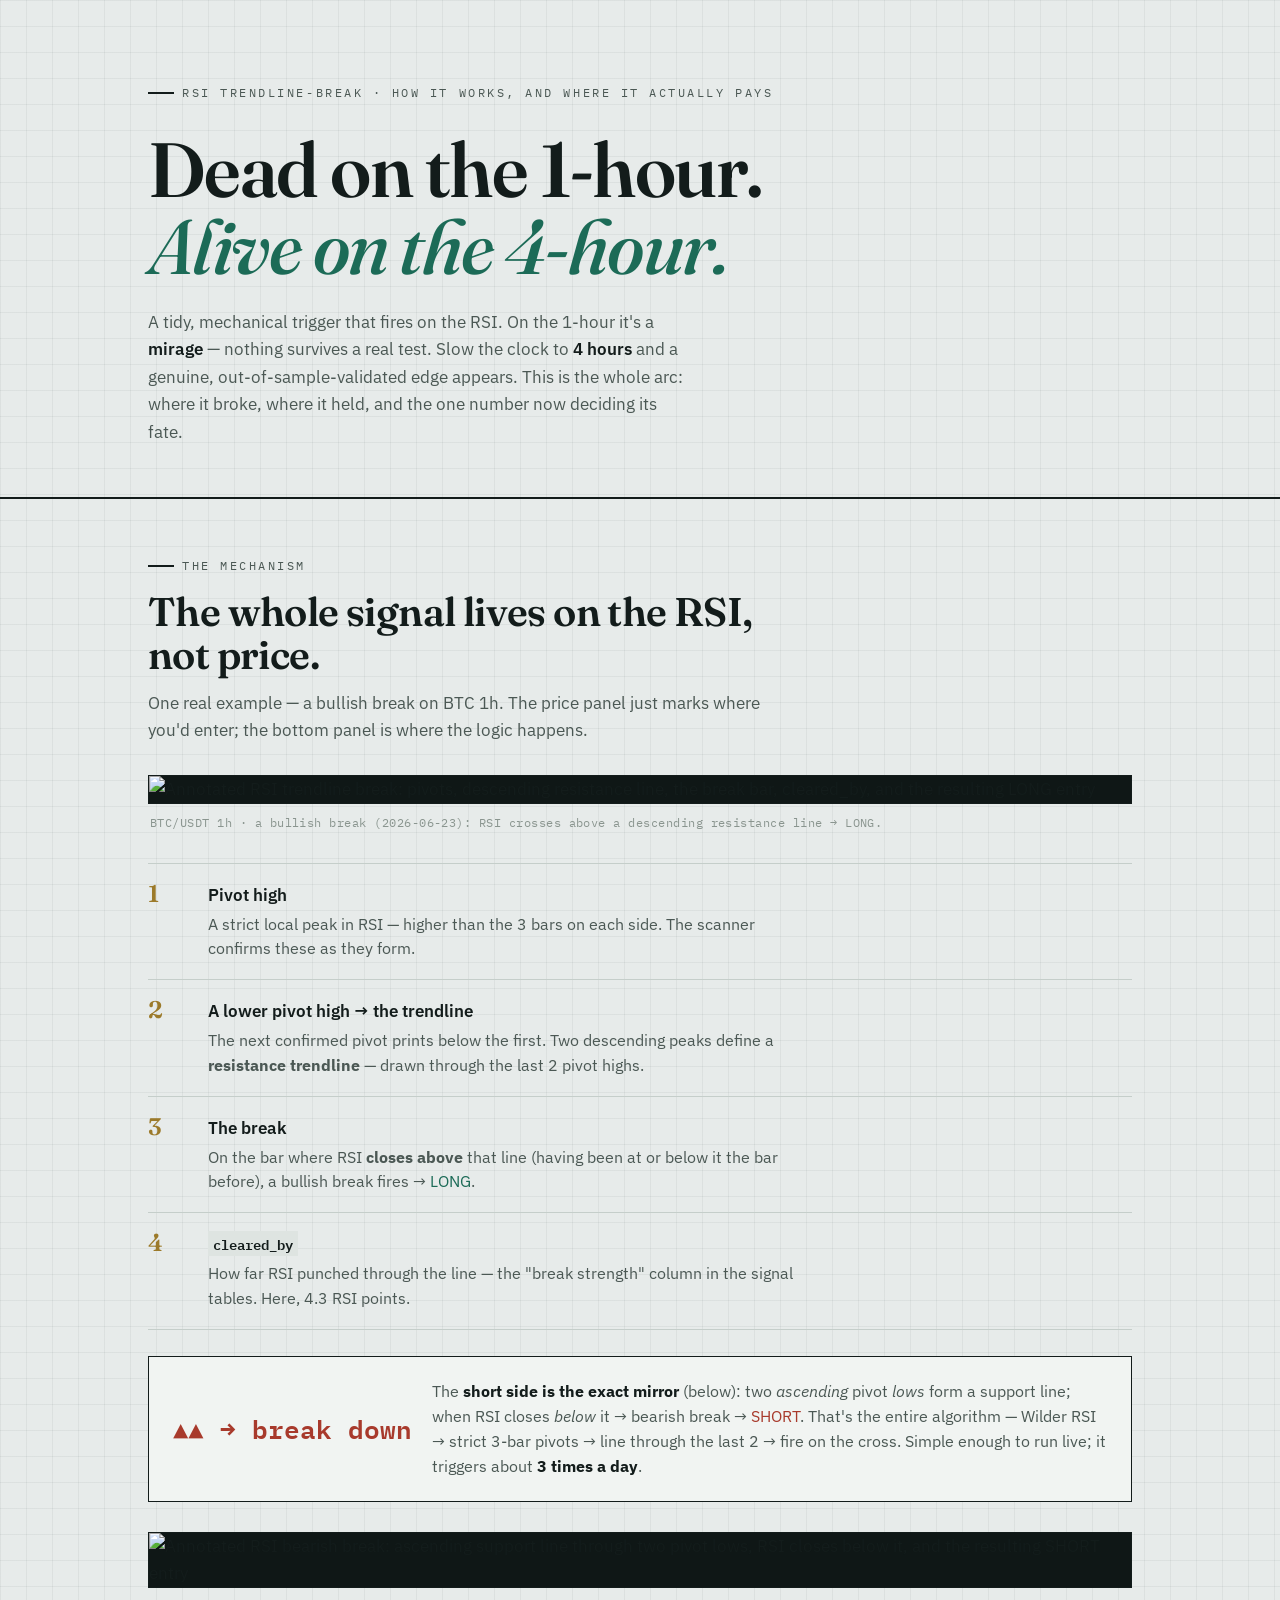
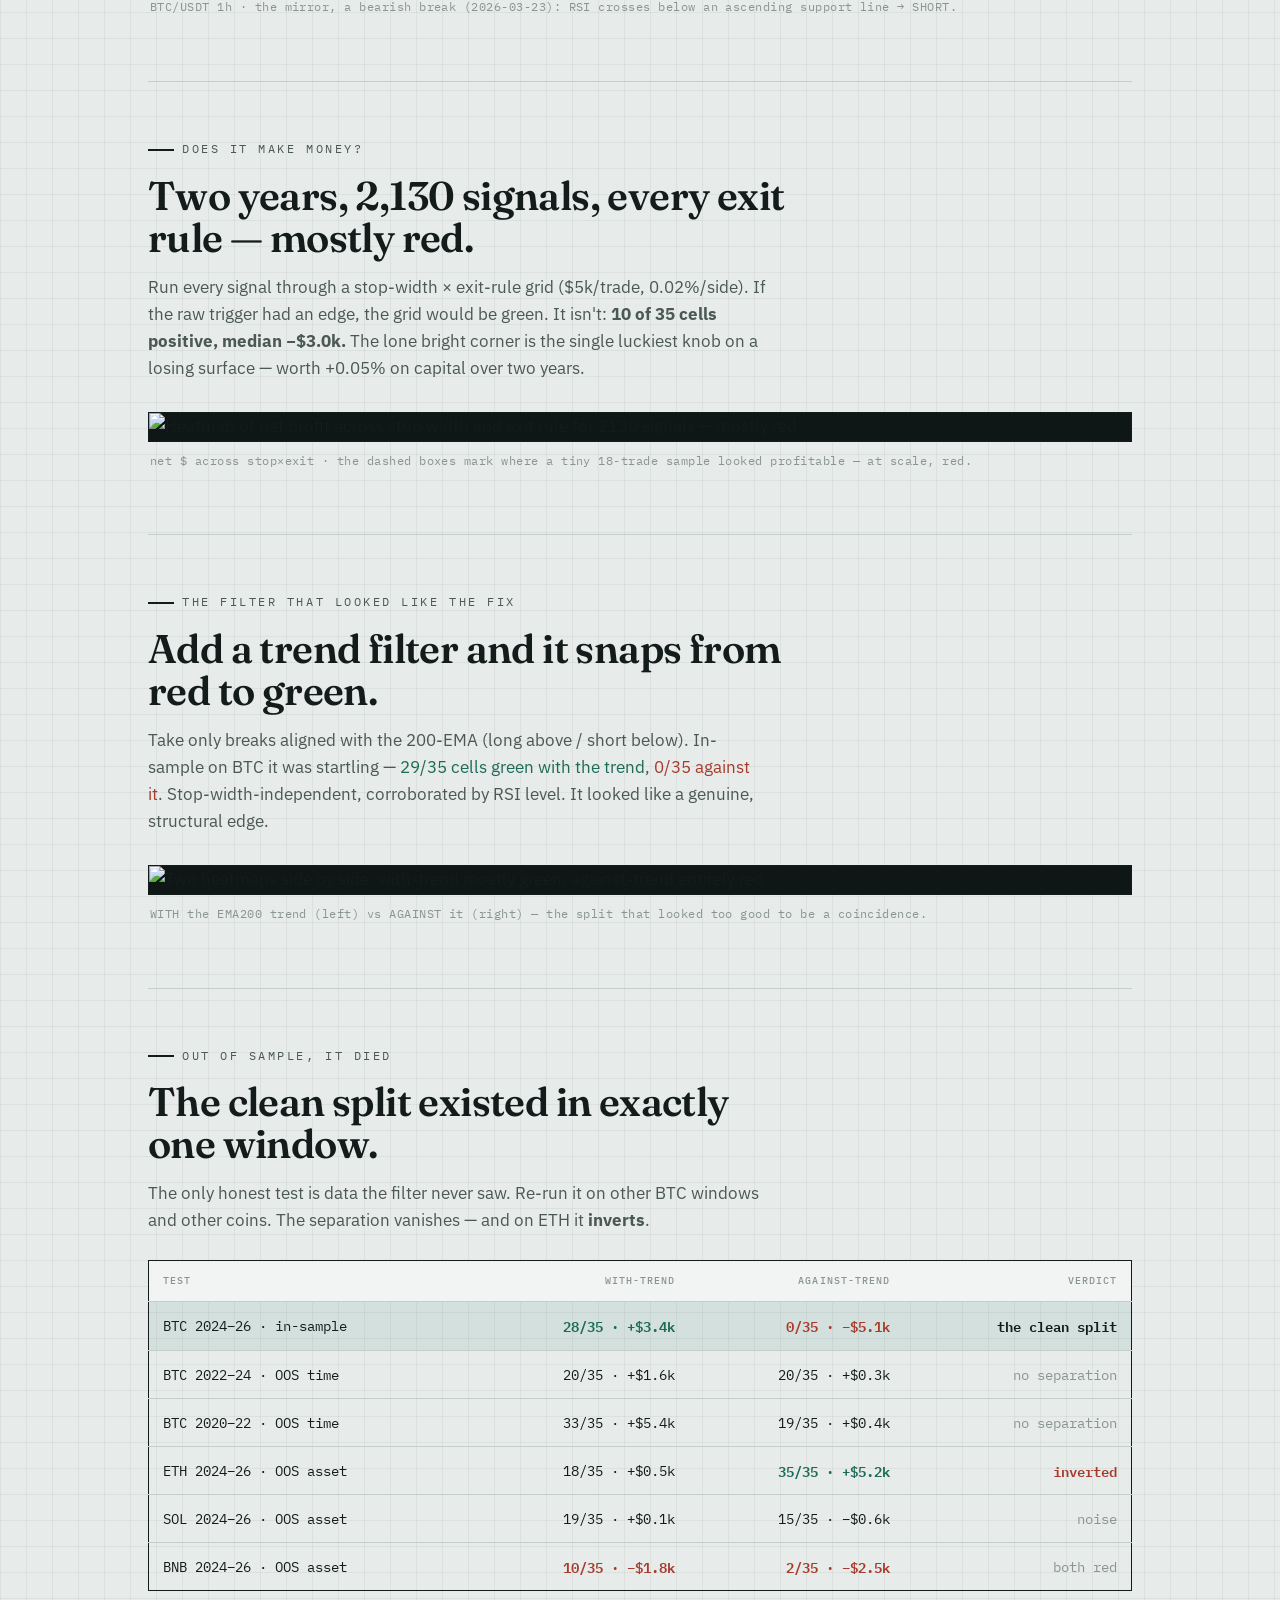
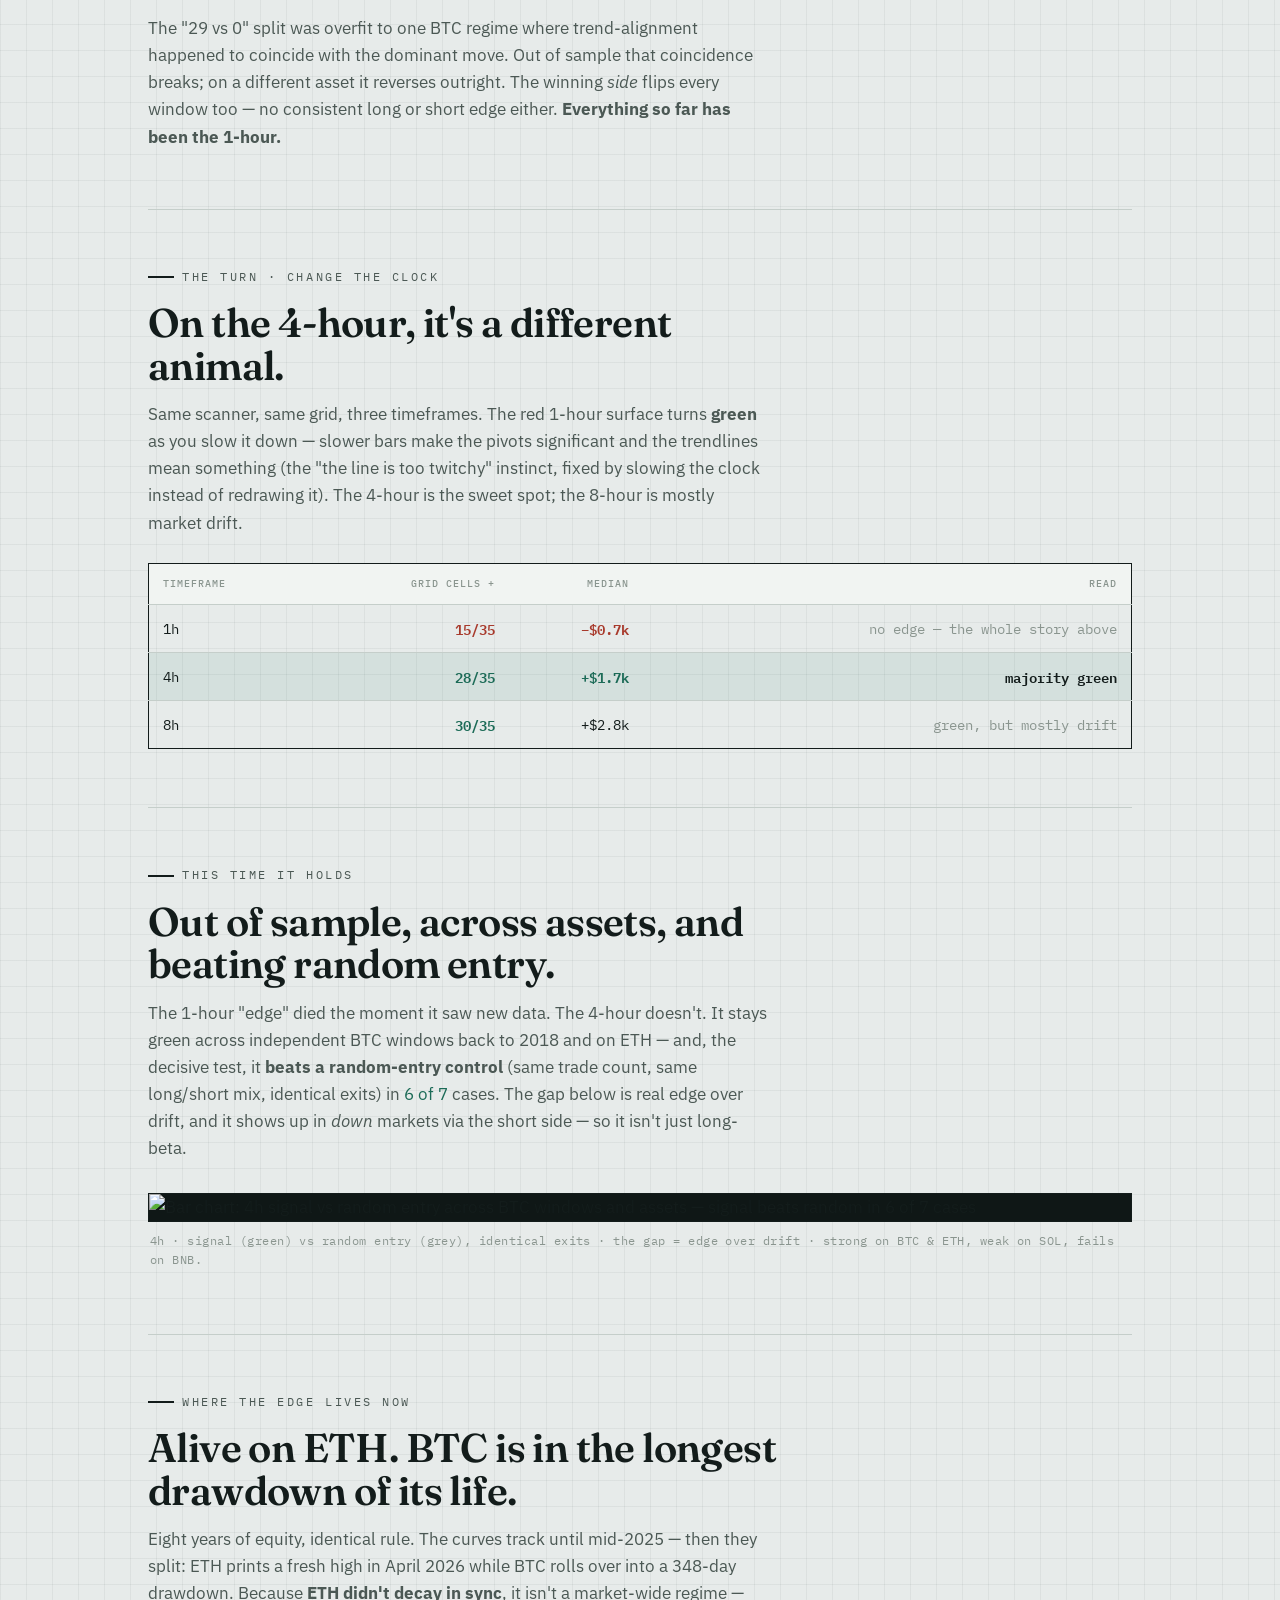
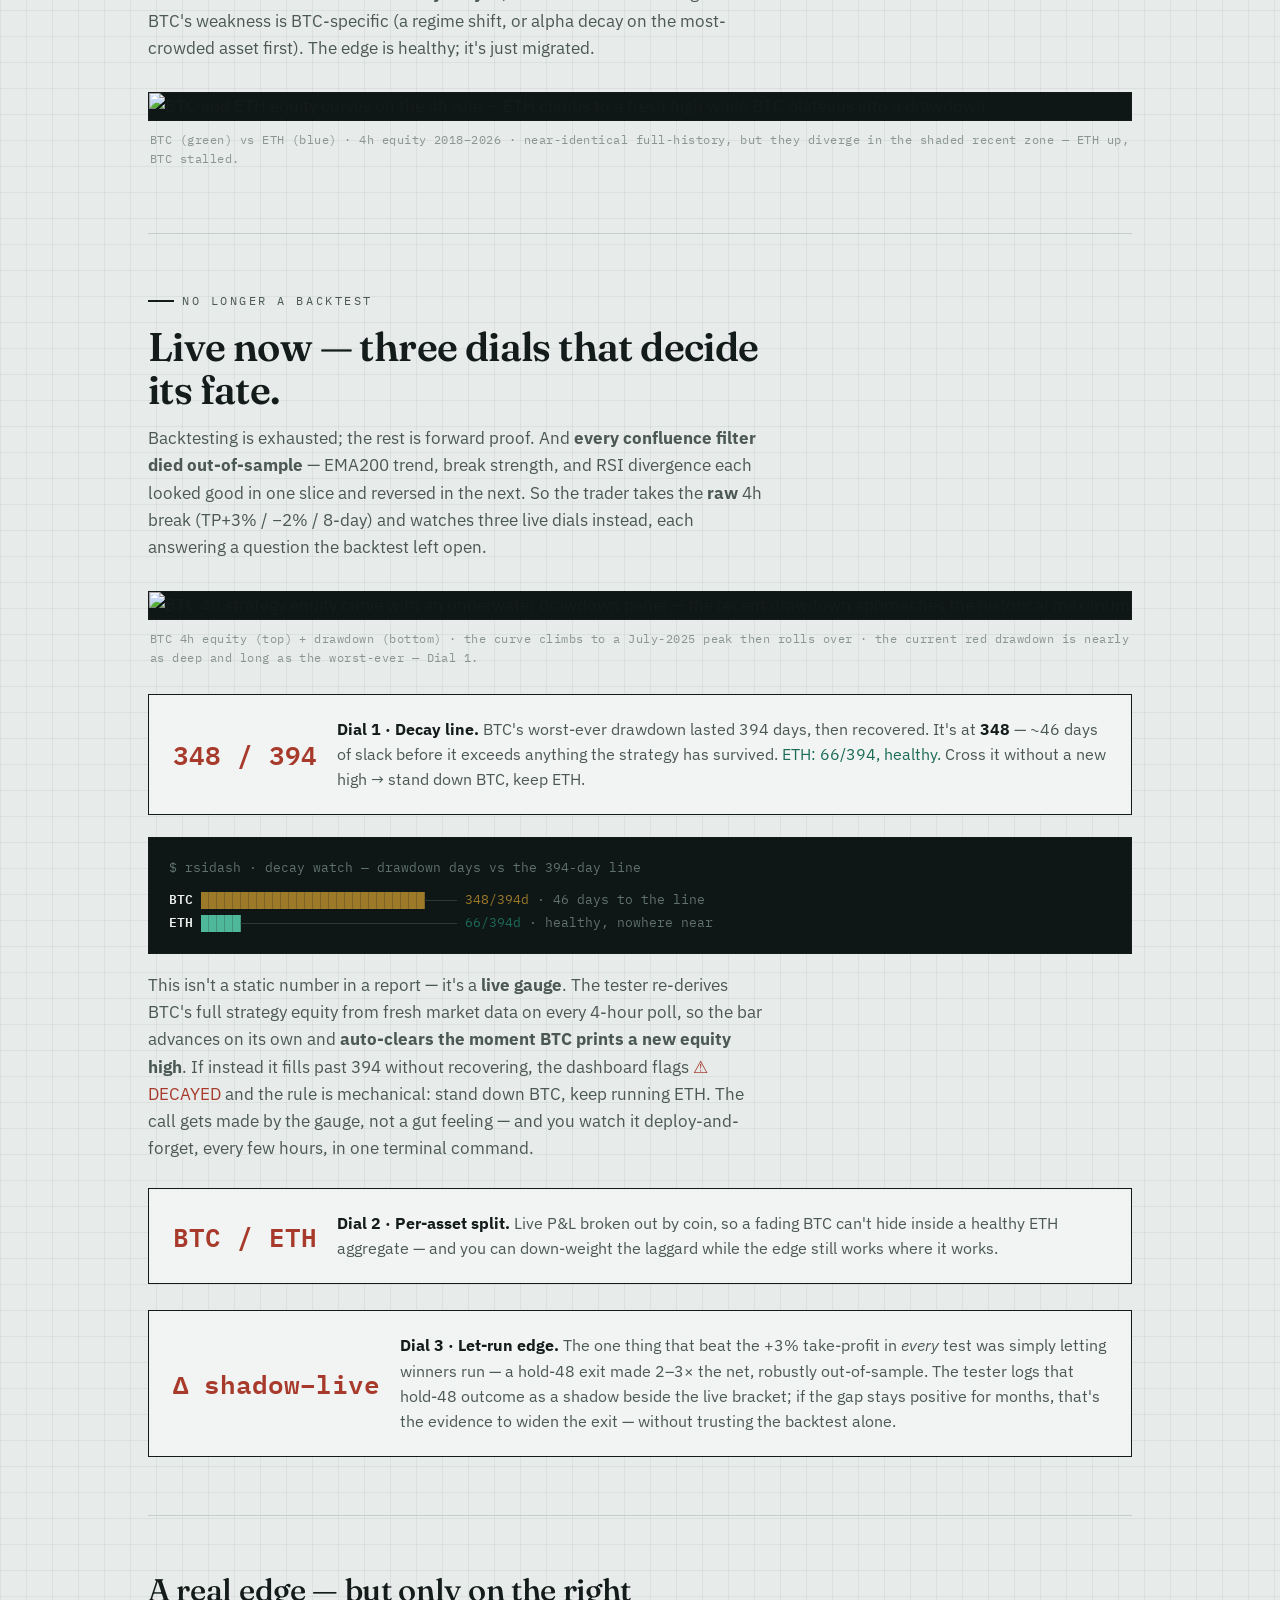
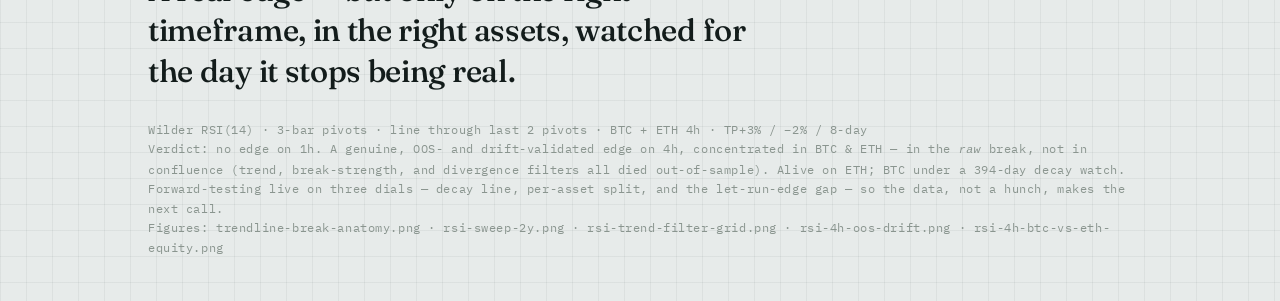
==== commit 4ee8bea4: "docs(rsi): update explainer decay-watch — live gauge readout Dial 1 now shows a terminal-style decay" ====
--- a/docs/trendline-break-explainer.html
+++ b/docs/trendline-break-explainer.html
@@ -54,6 +54,14 @@
 figure img{width:100%;display:block;border:1.5px solid var(--ink);background:var(--term)}
 figcaption{font-family:var(--mono);font-size:.74rem;letter-spacing:.04em;color:var(--ink-faint);margin-top:10px;padding-left:2px}
 
+/* terminal readout (mirrors the rsidash dashboard) */
+.term{background:var(--term);border:1.5px solid var(--ink);padding:18px 20px;margin-top:22px;font-family:var(--mono);font-size:.84rem;line-height:1.75;color:#9FB3AC;overflow-x:auto;white-space:nowrap}
+.term .prompt{color:#5f726d;display:block;margin-bottom:8px}
+.term b{color:#EAF1EE;font-weight:600}
+.term .full-amber{color:var(--brass)} .term .full-green{color:var(--term-glow)}
+.term .empty{color:#2a3a37}
+.term .gloss{color:#5f726d}
+
 /* numbered steps ledger */
 .steps{margin-top:30px;border-top:1px solid var(--line)}
 .step{display:grid;grid-template-columns:42px 1fr;gap:18px;padding:18px 0;border-bottom:1px solid var(--line);align-items:start}
@@ -230,6 +238,12 @@
       <div class="glyph brass" style="font-family:var(--mono)">348 / 394</div>
       <p><b>Dial 1 · Decay line.</b> BTC's worst-ever drawdown lasted 394 days, then recovered. It's at <b>348</b> — ~46 days of slack before it exceeds anything the strategy has survived. <span class="pos">ETH: 66/394, healthy.</span> Cross it without a new high → stand down BTC, keep ETH.</p>
     </div>
+    <div class="term">
+      <span class="prompt">$ rsidash  ·  decay watch — drawdown days vs the 394-day line</span>
+      <div><b>BTC</b>  <span class="full-amber">████████████████████████████</span><span class="empty">────</span>  <span class="brass">348/394d</span>  <span class="gloss">· 46 days to the line</span></div>
+      <div><b>ETH</b>  <span class="full-green">█████</span><span class="empty">───────────────────────────</span>  <span class="pos">66/394d</span>  <span class="gloss">· healthy, nowhere near</span></div>
+    </div>
+    <p class="lead" style="margin-top:18px">This isn't a static number in a report — it's a <b>live gauge</b>. The tester re-derives BTC's full strategy equity from fresh market data on every 4-hour poll, so the bar advances on its own and <b>auto-clears the moment BTC prints a new equity high</b>. If instead it fills past 394 without recovering, the dashboard flags <span class="neg">⚠ DECAYED</span> and the rule is mechanical: stand down BTC, keep running ETH. The call gets made by the gauge, not a gut feeling — and you watch it deploy-and-forget, every few hours, in one terminal command.</p>
     <div class="callout">
       <div class="glyph brass" style="font-family:var(--mono)">BTC / ETH</div>
       <p><b>Dial 2 · Per-asset split.</b> Live P&amp;L broken out by coin, so a fading BTC can't hide inside a healthy ETH aggregate — and you can down-weight the laggard while the edge still works where it works.</p>
